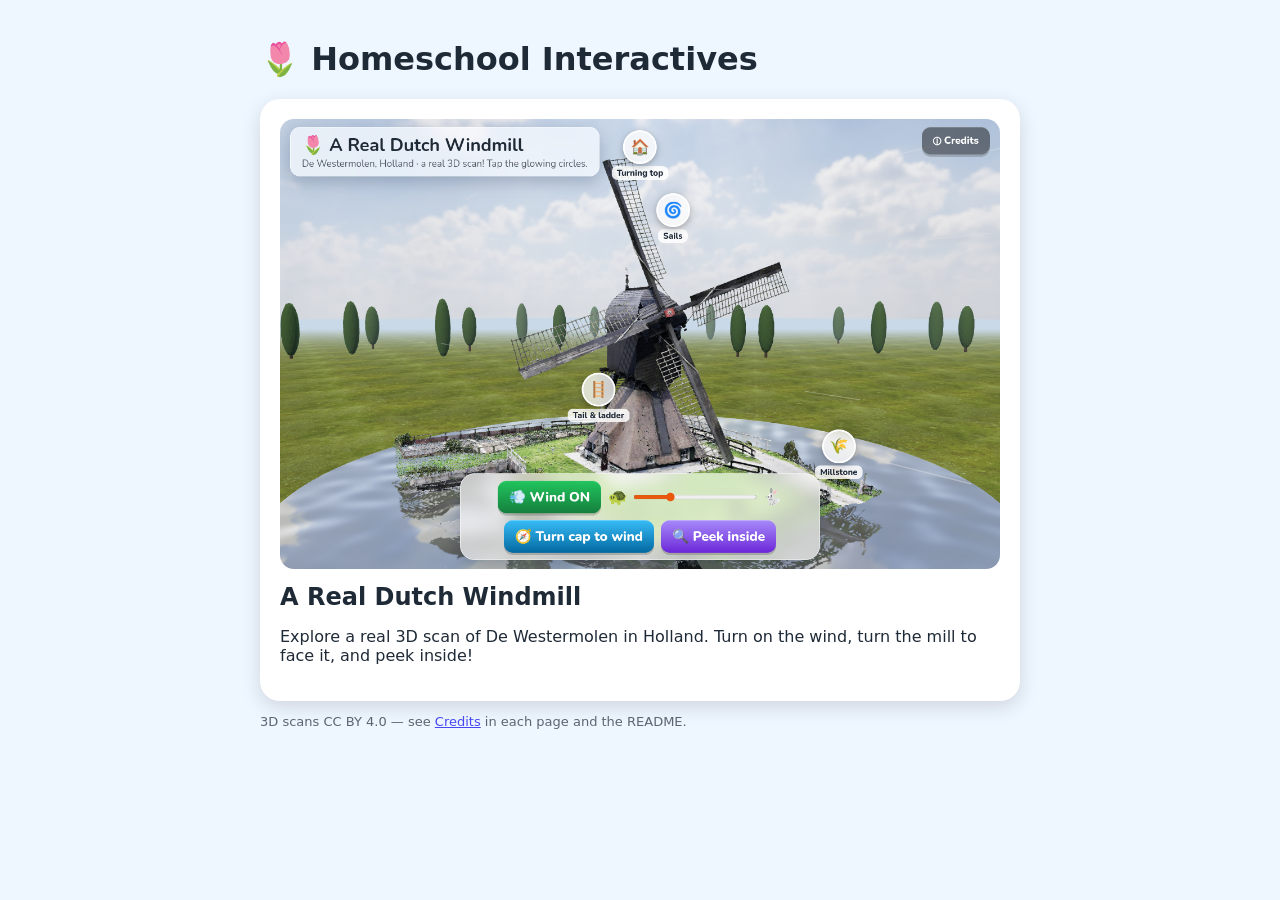
==== index.html @ 9ff1c223 "Add real-scan Dutch windmill interactive" ====
<!DOCTYPE html><html lang="en"><head><meta charset="utf-8"><meta name="viewport" content="width=device-width,initial-scale=1"><title>Homeschool Interactives</title>
<style>body{font-family:system-ui,sans-serif;max-width:760px;margin:40px auto;padding:0 20px;background:#eef6ff;color:#1f2a37}a.card{display:block;background:#fff;border-radius:20px;padding:20px;text-decoration:none;color:inherit;box-shadow:0 6px 20px #0002}img{width:100%;border-radius:14px}h2{margin:.4em 0}</style></head>
<body><h1>🌷 Homeschool Interactives</h1>
<a class="card" href="windmill/"><img src="windmill/screenshot-outside.png" alt="Dutch windmill"><h2>A Real Dutch Windmill</h2><p>Explore a real 3D scan of De Westermolen in Holland. Turn on the wind, turn the mill to face it, and peek inside!</p></a>
<p style="font-size:13px;opacity:.7">3D scans CC BY 4.0 — see <a href="windmill/">Credits</a> in each page and the README.</p></body></html>
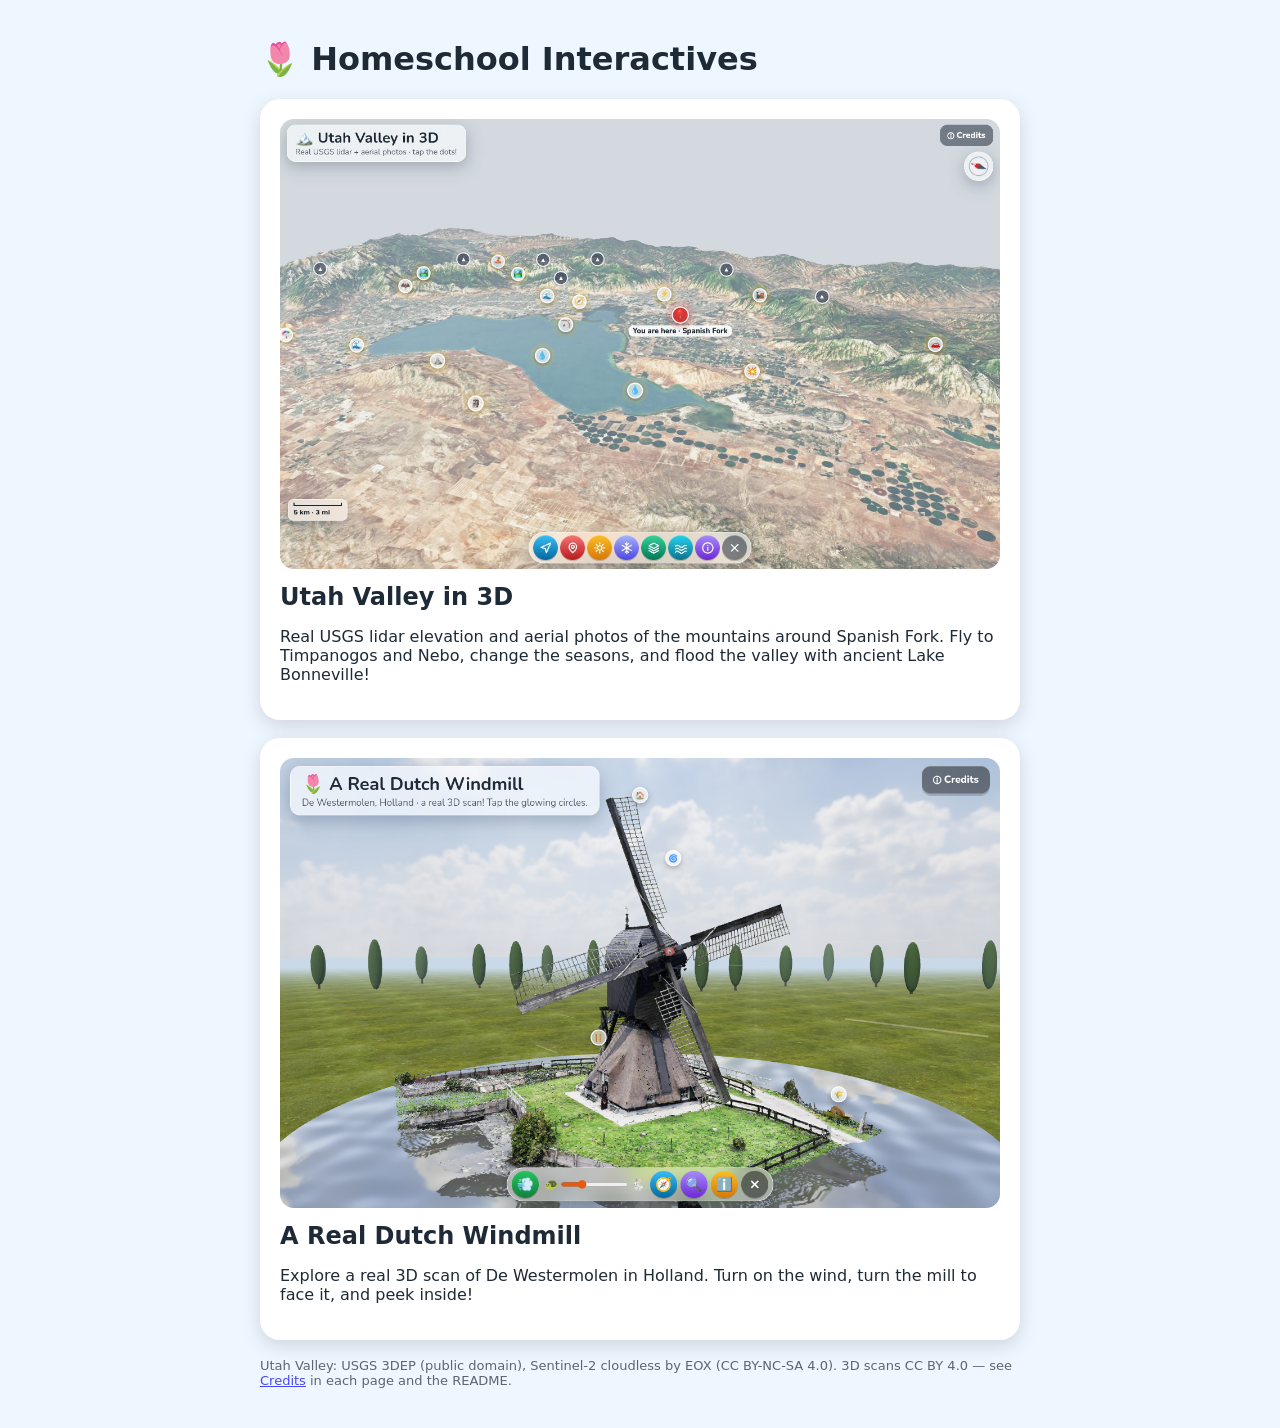
==== commit e55fbc96: "Add Utah Valley in 3D interactive terrain model" ====
--- a/index.html
+++ b/index.html
@@ -1,5 +1,6 @@
 <!DOCTYPE html><html lang="en"><head><meta charset="utf-8"><meta name="viewport" content="width=device-width,initial-scale=1"><title>Homeschool Interactives</title>
-<style>body{font-family:system-ui,sans-serif;max-width:760px;margin:40px auto;padding:0 20px;background:#eef6ff;color:#1f2a37}a.card{display:block;background:#fff;border-radius:20px;padding:20px;text-decoration:none;color:inherit;box-shadow:0 6px 20px #0002}img{width:100%;border-radius:14px}h2{margin:.4em 0}</style></head>
+<style>body{font-family:system-ui,sans-serif;max-width:760px;margin:40px auto;padding:0 20px;background:#eef6ff;color:#1f2a37}a.card{display:block;margin-bottom:18px;background:#fff;border-radius:20px;padding:20px;text-decoration:none;color:inherit;box-shadow:0 6px 20px #0002}img{width:100%;border-radius:14px}h2{margin:.4em 0}</style></head>
 <body><h1>🌷 Homeschool Interactives</h1>
+<a class="card" href="utah-valley/" style="margin-bottom:18px"><img src="utah-valley/screenshot-overview.jpg" alt="3D map of Utah Valley"><h2>Utah Valley in 3D</h2><p>Real USGS lidar elevation and aerial photos of the mountains around Spanish Fork. Fly to Timpanogos and Nebo, change the seasons, and flood the valley with ancient Lake Bonneville!</p></a>
 <a class="card" href="windmill/"><img src="windmill/screenshot-outside.png" alt="Dutch windmill"><h2>A Real Dutch Windmill</h2><p>Explore a real 3D scan of De Westermolen in Holland. Turn on the wind, turn the mill to face it, and peek inside!</p></a>
-<p style="font-size:13px;opacity:.7">3D scans CC BY 4.0 — see <a href="windmill/">Credits</a> in each page and the README.</p></body></html>
+<p style="font-size:13px;opacity:.7">Utah Valley: USGS 3DEP (public domain), Sentinel-2 cloudless by EOX (CC BY-NC-SA 4.0). 3D scans CC BY 4.0 — see <a href="windmill/">Credits</a> in each page and the README.</p></body></html>
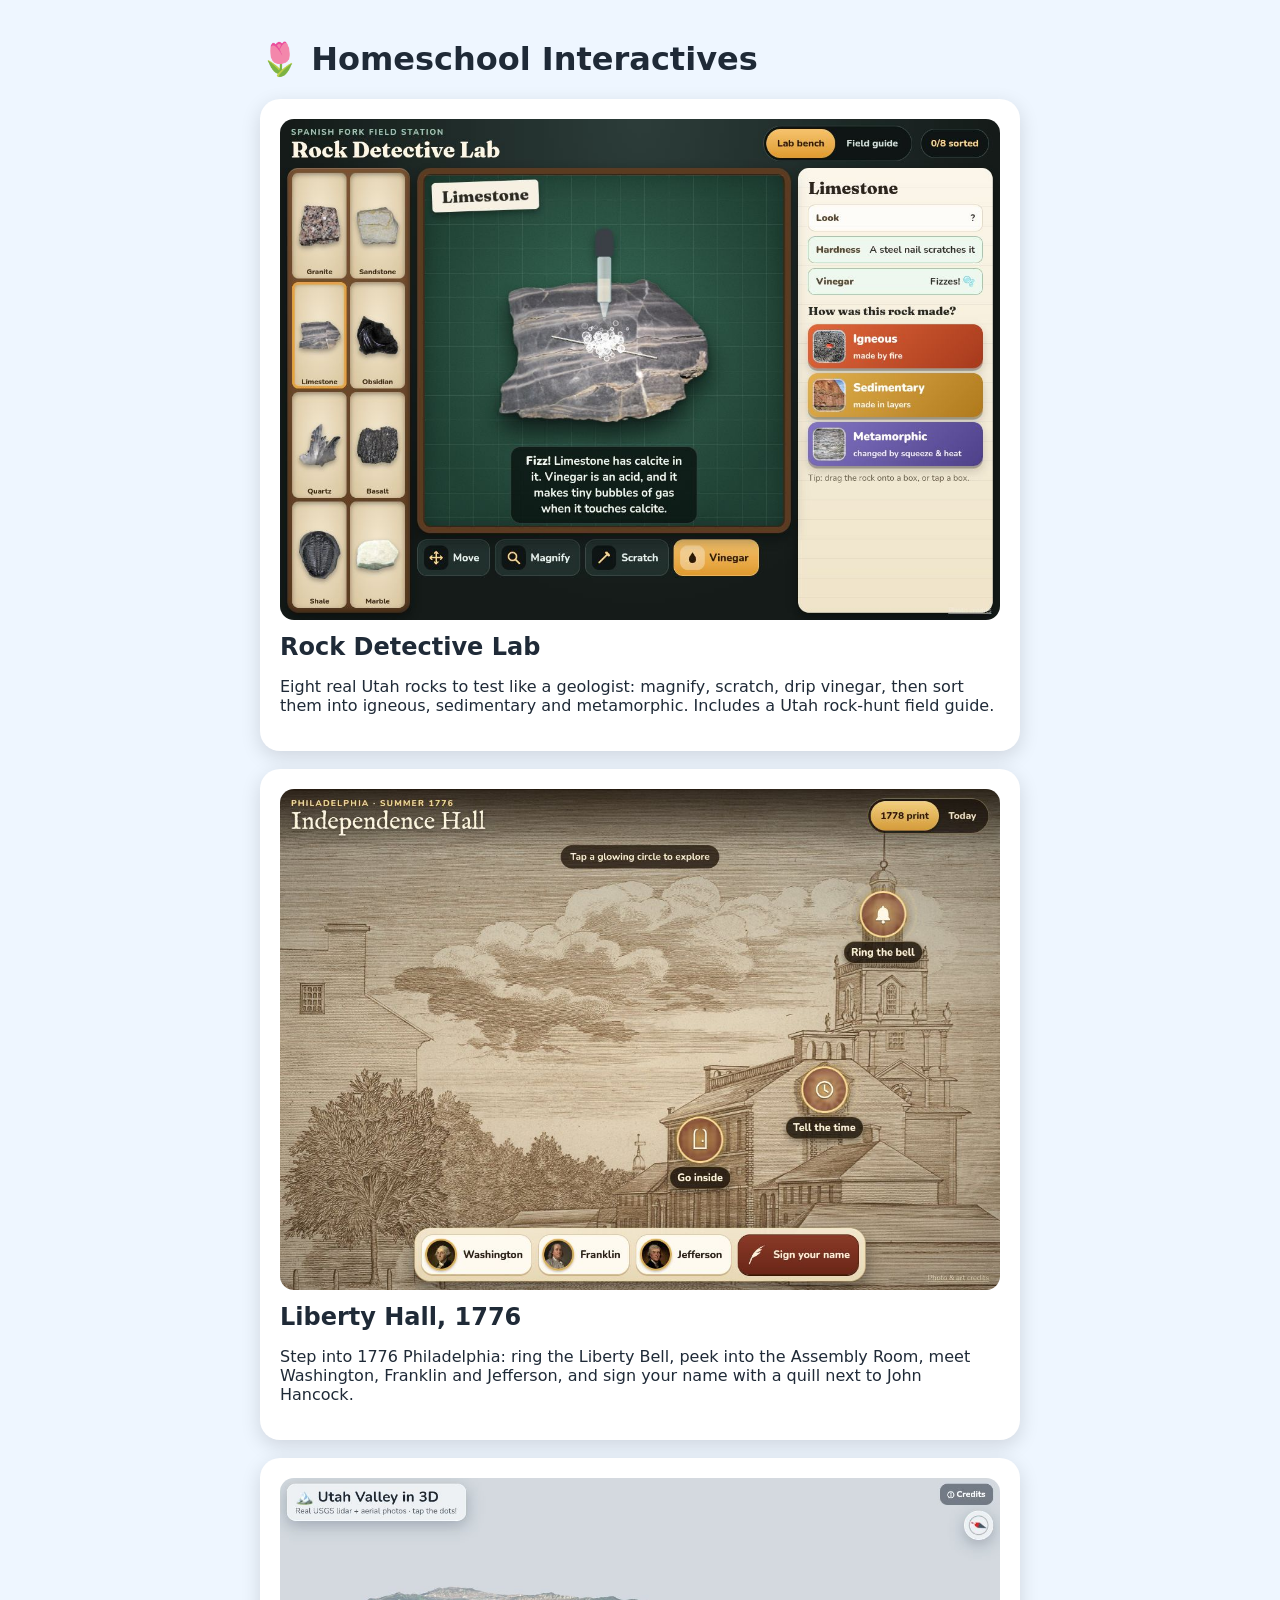
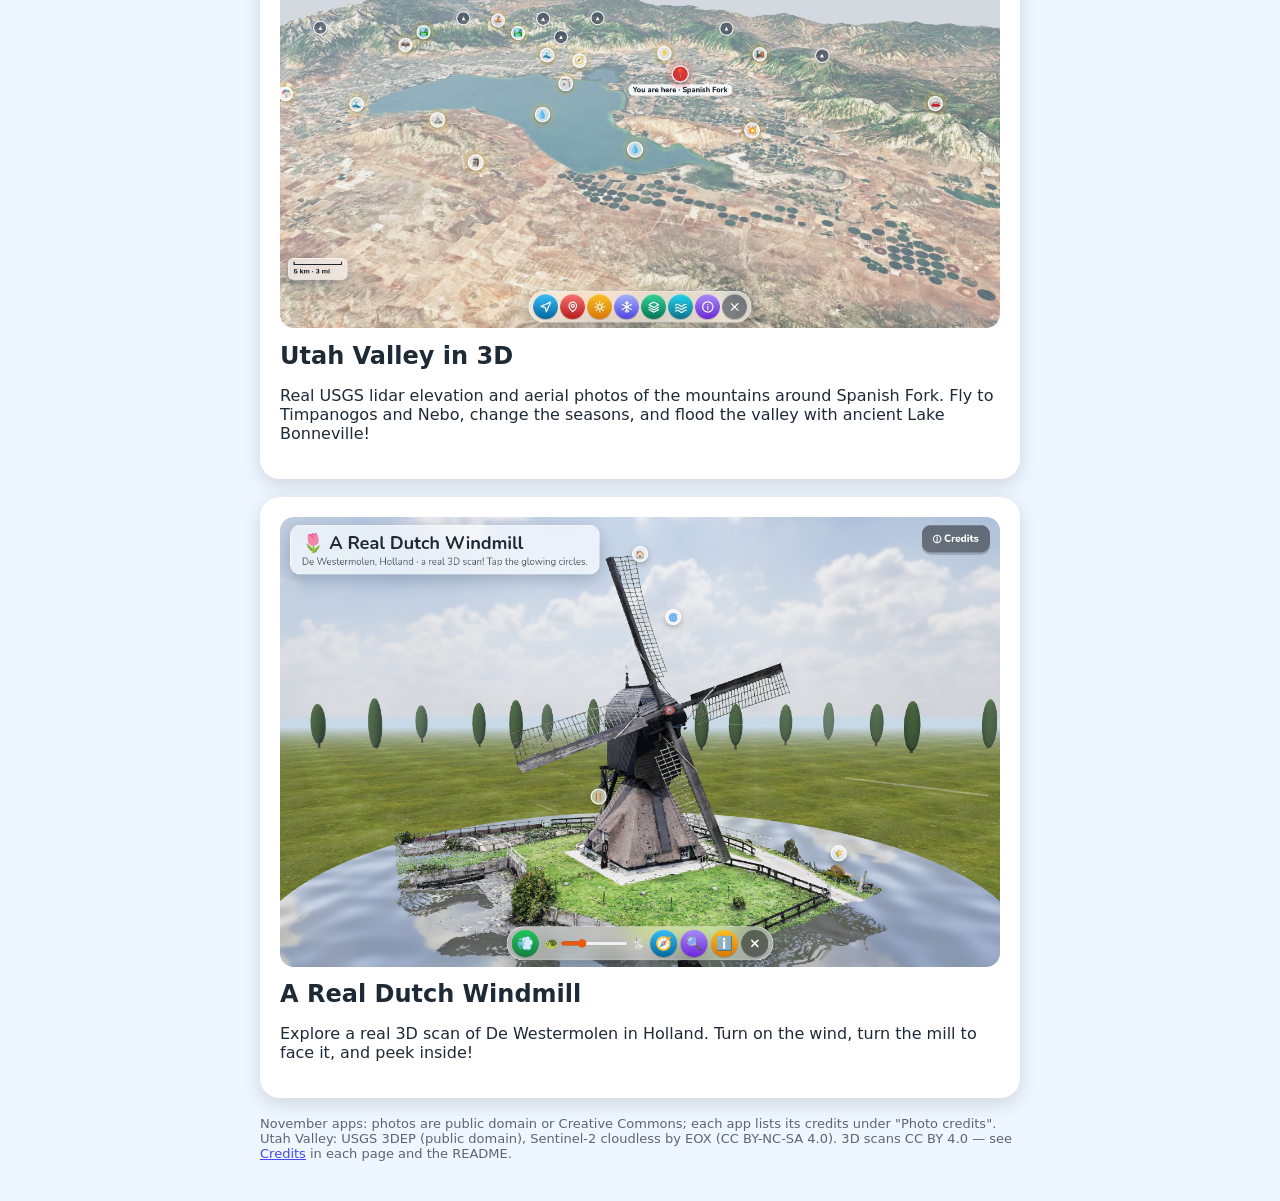
==== commit 663977dd: "Add liberty-hall, rock-lab" ====
--- a/index.html
+++ b/index.html
@@ -1,6 +1,8 @@
 <!DOCTYPE html><html lang="en"><head><meta charset="utf-8"><meta name="viewport" content="width=device-width,initial-scale=1"><title>Homeschool Interactives</title>
 <style>body{font-family:system-ui,sans-serif;max-width:760px;margin:40px auto;padding:0 20px;background:#eef6ff;color:#1f2a37}a.card{display:block;margin-bottom:18px;background:#fff;border-radius:20px;padding:20px;text-decoration:none;color:inherit;box-shadow:0 6px 20px #0002}img{width:100%;border-radius:14px}h2{margin:.4em 0}</style></head>
 <body><h1>🌷 Homeschool Interactives</h1>
+<a class="card" href="rock-lab/"><img src="rock-lab/screenshot.jpg" alt="Rock Detective Lab"><h2>Rock Detective Lab</h2><p>Eight real Utah rocks to test like a geologist: magnify, scratch, drip vinegar, then sort them into igneous, sedimentary and metamorphic. Includes a Utah rock-hunt field guide.</p></a>
+<a class="card" href="liberty-hall/"><img src="liberty-hall/screenshot.jpg" alt="Liberty Hall, 1776"><h2>Liberty Hall, 1776</h2><p>Step into 1776 Philadelphia: ring the Liberty Bell, peek into the Assembly Room, meet Washington, Franklin and Jefferson, and sign your name with a quill next to John Hancock.</p></a>
 <a class="card" href="utah-valley/" style="margin-bottom:18px"><img src="utah-valley/screenshot-overview.jpg" alt="3D map of Utah Valley"><h2>Utah Valley in 3D</h2><p>Real USGS lidar elevation and aerial photos of the mountains around Spanish Fork. Fly to Timpanogos and Nebo, change the seasons, and flood the valley with ancient Lake Bonneville!</p></a>
 <a class="card" href="windmill/"><img src="windmill/screenshot-outside.png" alt="Dutch windmill"><h2>A Real Dutch Windmill</h2><p>Explore a real 3D scan of De Westermolen in Holland. Turn on the wind, turn the mill to face it, and peek inside!</p></a>
-<p style="font-size:13px;opacity:.7">Utah Valley: USGS 3DEP (public domain), Sentinel-2 cloudless by EOX (CC BY-NC-SA 4.0). 3D scans CC BY 4.0 — see <a href="windmill/">Credits</a> in each page and the README.</p></body></html>
+<p style="font-size:13px;opacity:.7">November apps: photos are public domain or Creative Commons; each app lists its credits under "Photo credits". Utah Valley: USGS 3DEP (public domain), Sentinel-2 cloudless by EOX (CC BY-NC-SA 4.0). 3D scans CC BY 4.0 — see <a href="windmill/">Credits</a> in each page and the README.</p></body></html>
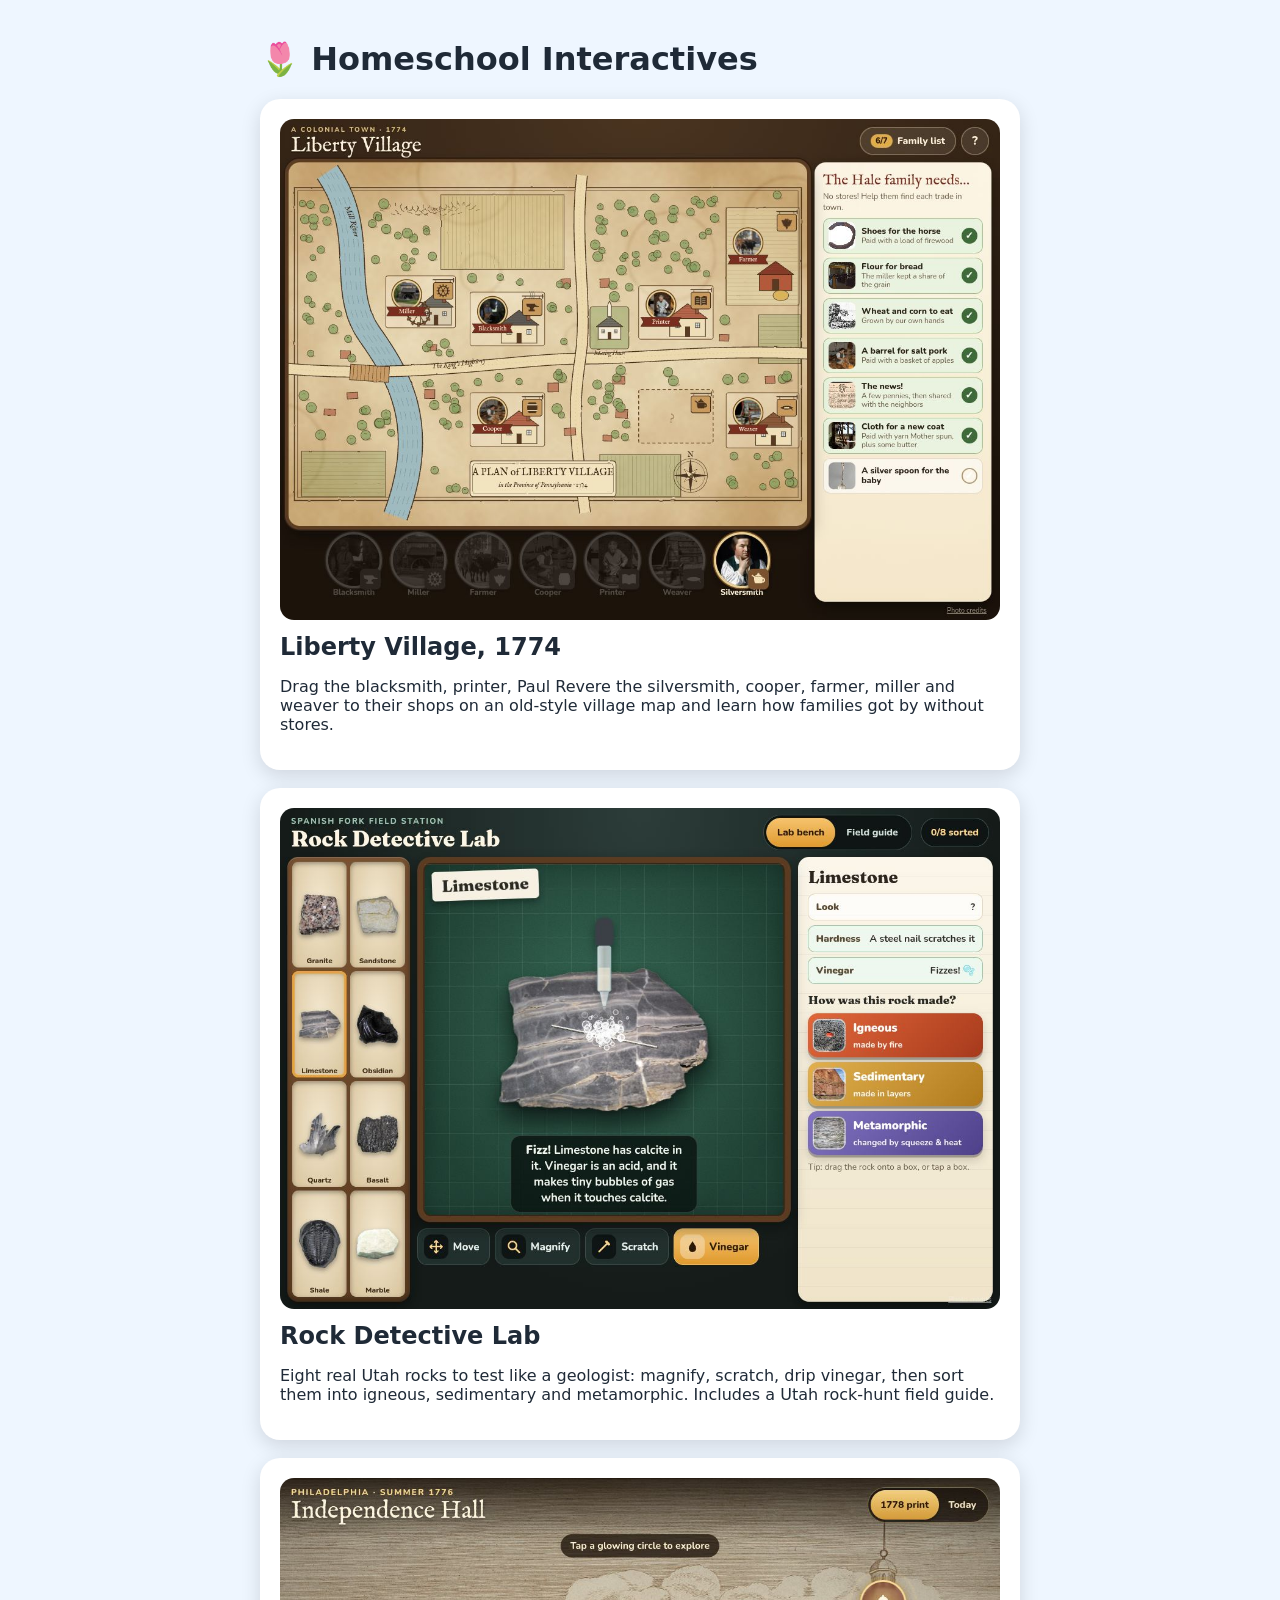
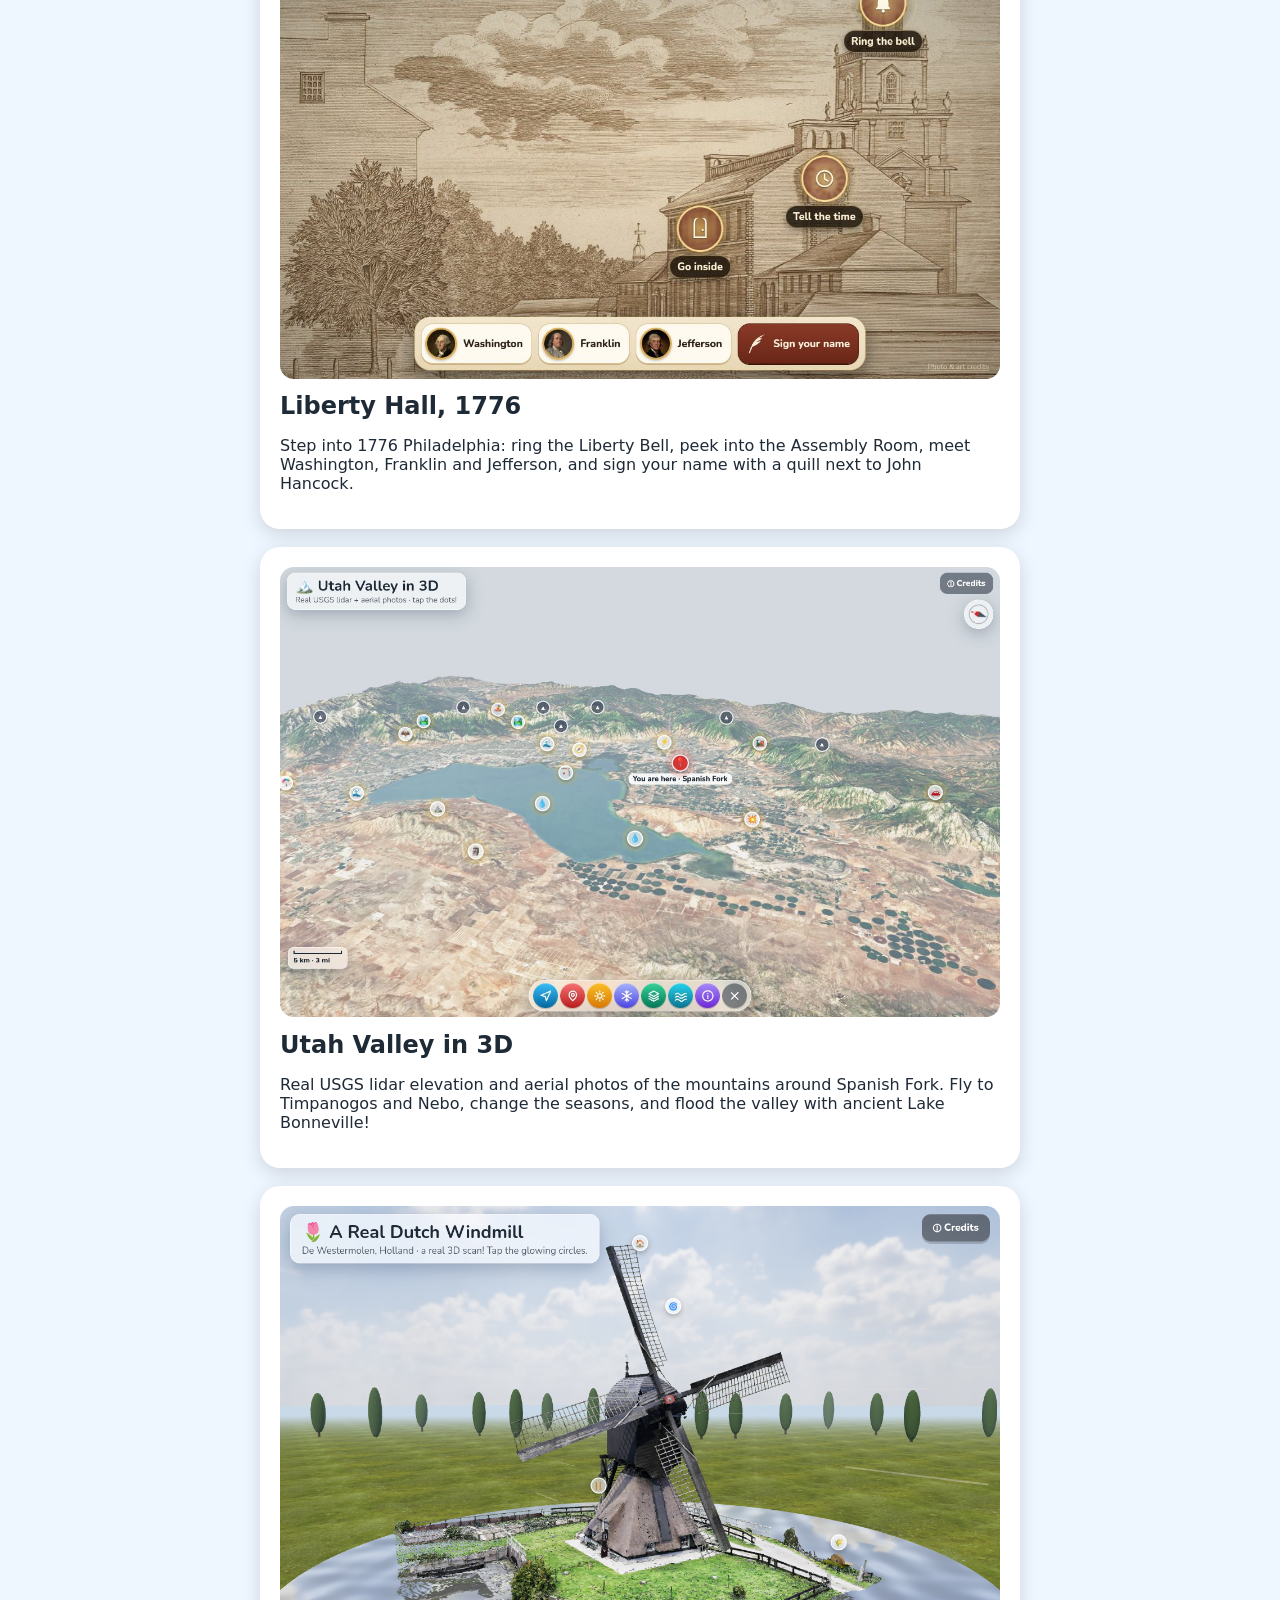
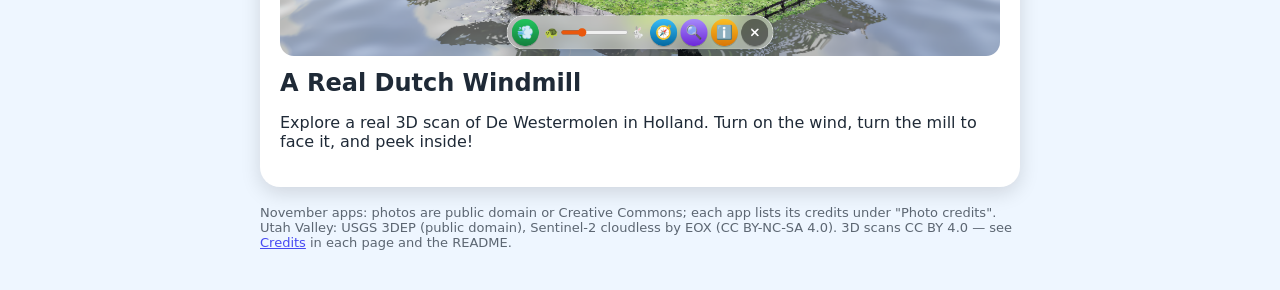
==== commit b74e8d0c: "Add colonial-town" ====
--- a/index.html
+++ b/index.html
@@ -1,6 +1,7 @@
 <!DOCTYPE html><html lang="en"><head><meta charset="utf-8"><meta name="viewport" content="width=device-width,initial-scale=1"><title>Homeschool Interactives</title>
 <style>body{font-family:system-ui,sans-serif;max-width:760px;margin:40px auto;padding:0 20px;background:#eef6ff;color:#1f2a37}a.card{display:block;margin-bottom:18px;background:#fff;border-radius:20px;padding:20px;text-decoration:none;color:inherit;box-shadow:0 6px 20px #0002}img{width:100%;border-radius:14px}h2{margin:.4em 0}</style></head>
 <body><h1>🌷 Homeschool Interactives</h1>
+<a class="card" href="colonial-town/"><img src="colonial-town/screenshot.jpg" alt="Liberty Village, 1774"><h2>Liberty Village, 1774</h2><p>Drag the blacksmith, printer, Paul Revere the silversmith, cooper, farmer, miller and weaver to their shops on an old-style village map and learn how families got by without stores.</p></a>
 <a class="card" href="rock-lab/"><img src="rock-lab/screenshot.jpg" alt="Rock Detective Lab"><h2>Rock Detective Lab</h2><p>Eight real Utah rocks to test like a geologist: magnify, scratch, drip vinegar, then sort them into igneous, sedimentary and metamorphic. Includes a Utah rock-hunt field guide.</p></a>
 <a class="card" href="liberty-hall/"><img src="liberty-hall/screenshot.jpg" alt="Liberty Hall, 1776"><h2>Liberty Hall, 1776</h2><p>Step into 1776 Philadelphia: ring the Liberty Bell, peek into the Assembly Room, meet Washington, Franklin and Jefferson, and sign your name with a quill next to John Hancock.</p></a>
 <a class="card" href="utah-valley/" style="margin-bottom:18px"><img src="utah-valley/screenshot-overview.jpg" alt="3D map of Utah Valley"><h2>Utah Valley in 3D</h2><p>Real USGS lidar elevation and aerial photos of the mountains around Spanish Fork. Fly to Timpanogos and Nebo, change the seasons, and flood the valley with ancient Lake Bonneville!</p></a>
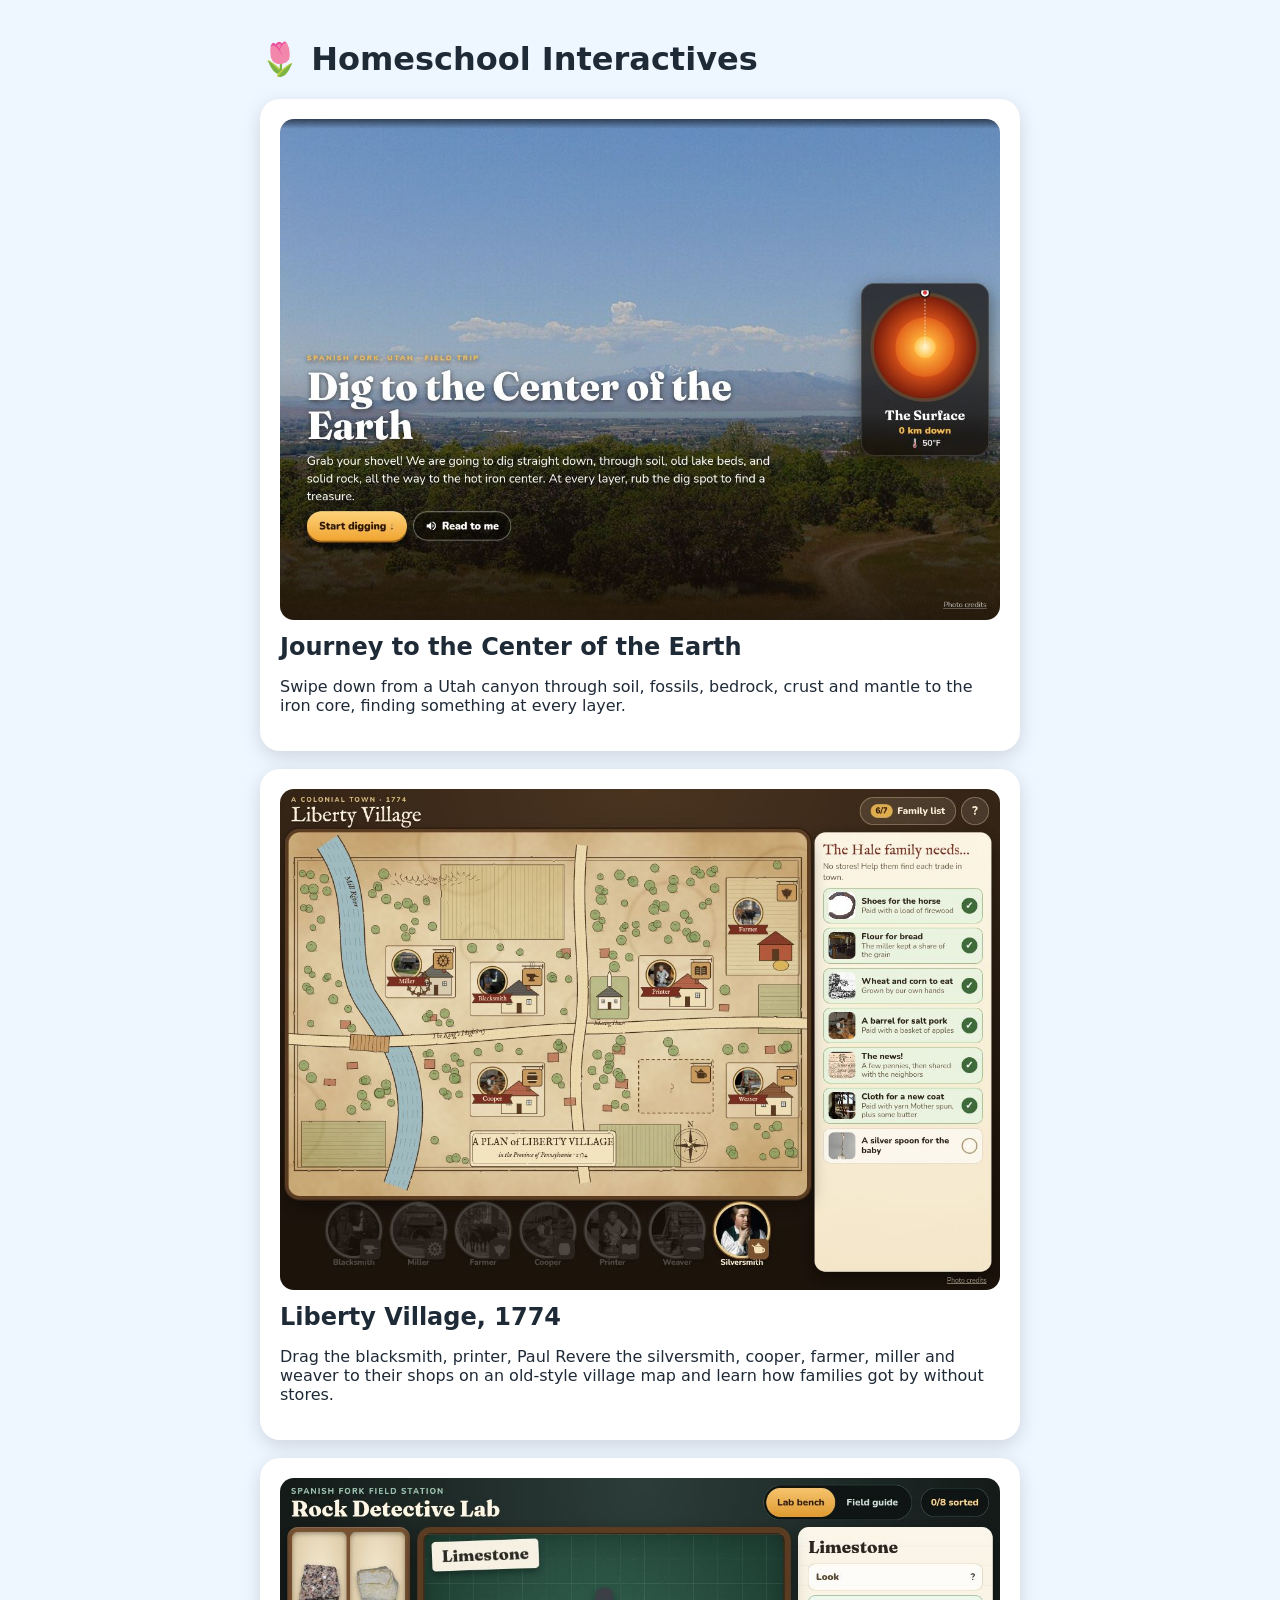
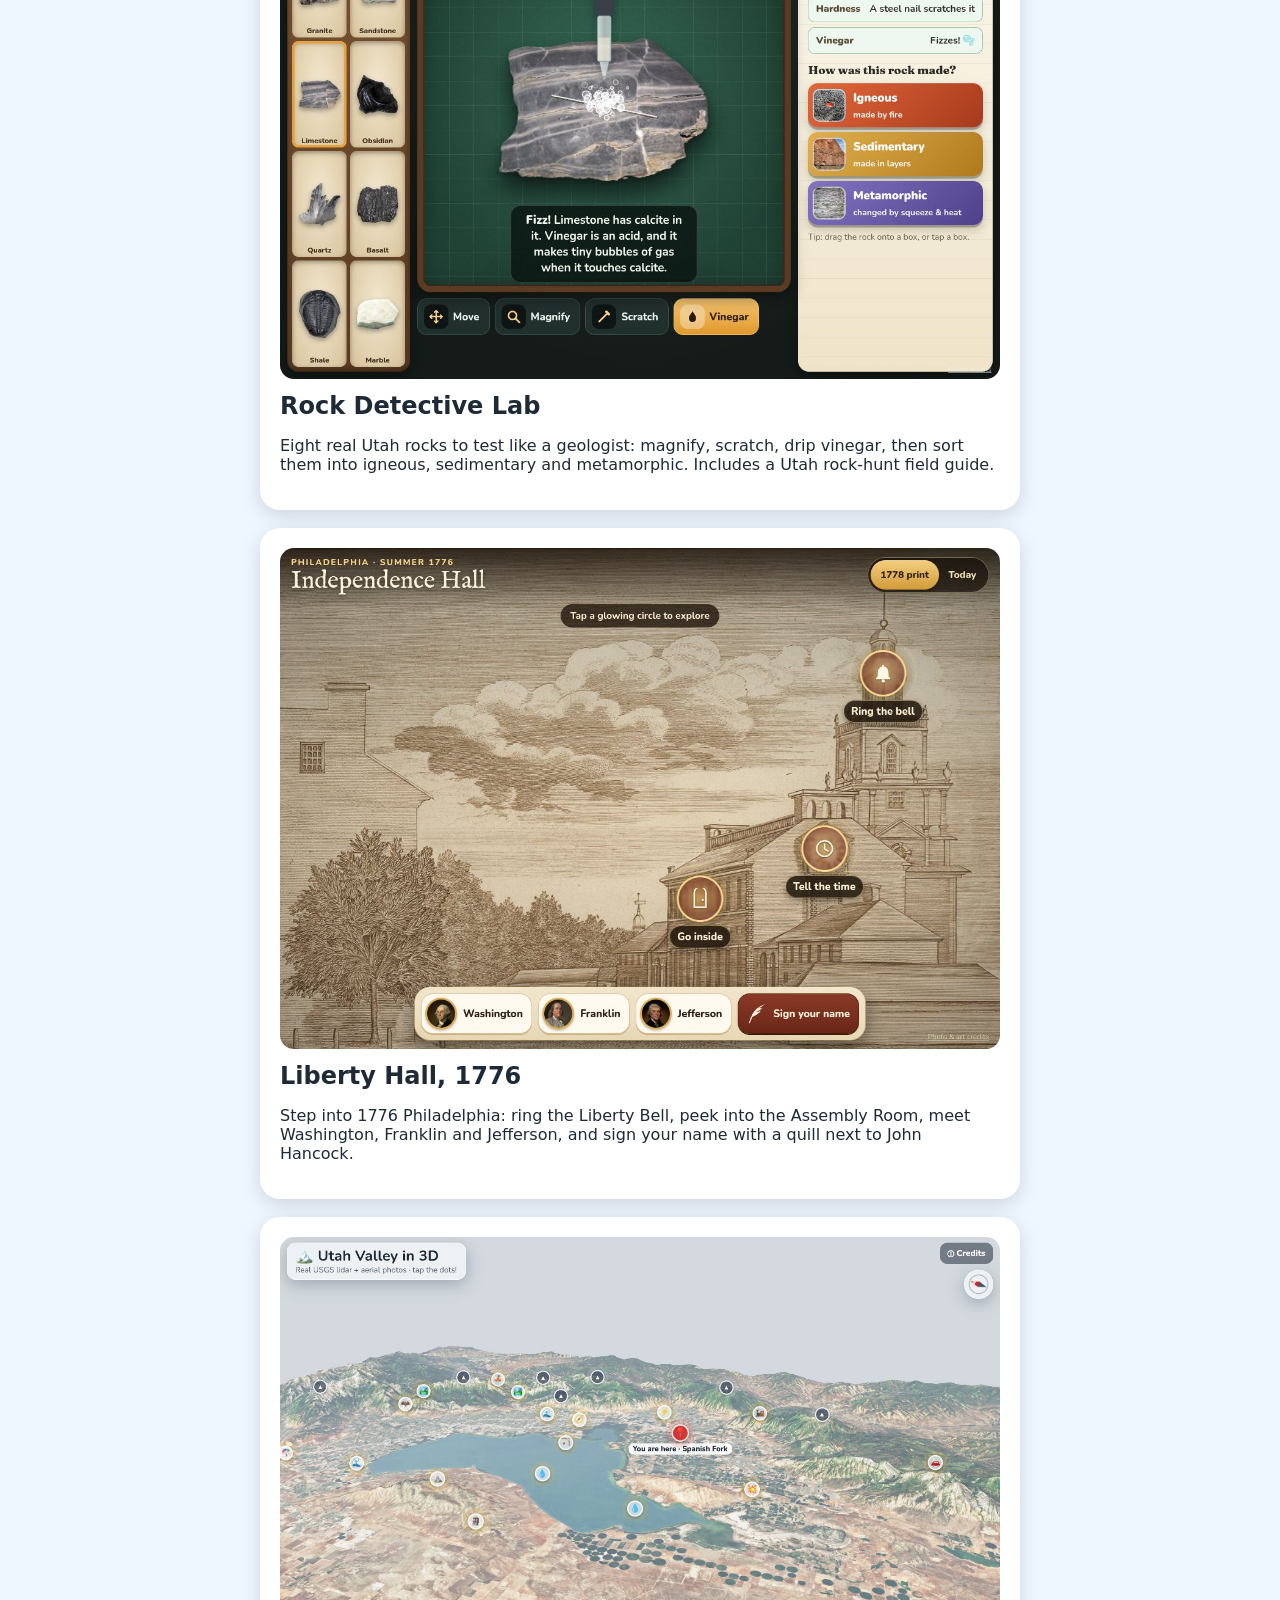
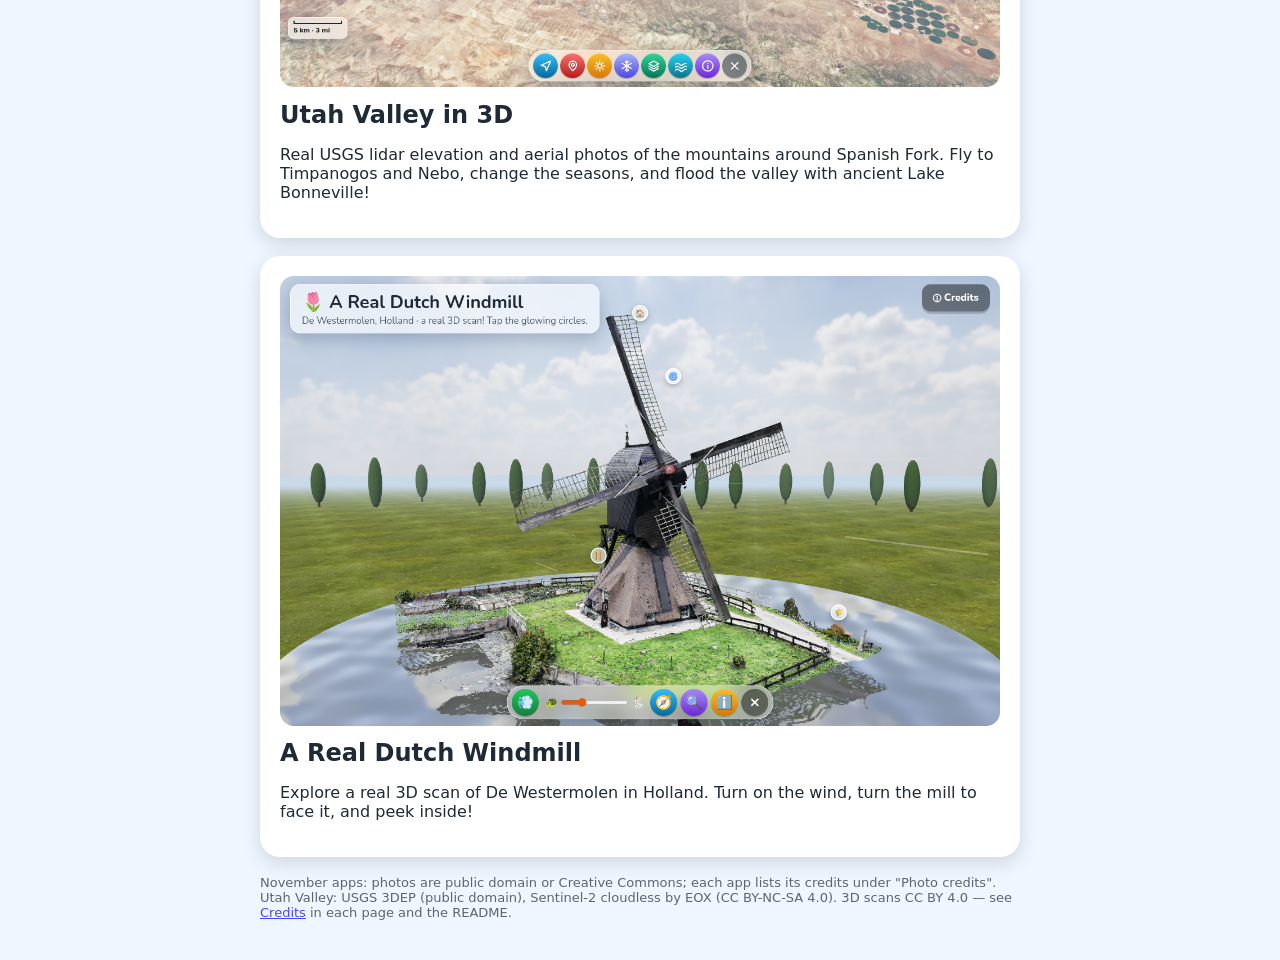
==== commit 7bafd000: "Add earth-layers" ====
--- a/index.html
+++ b/index.html
@@ -1,6 +1,7 @@
 <!DOCTYPE html><html lang="en"><head><meta charset="utf-8"><meta name="viewport" content="width=device-width,initial-scale=1"><title>Homeschool Interactives</title>
 <style>body{font-family:system-ui,sans-serif;max-width:760px;margin:40px auto;padding:0 20px;background:#eef6ff;color:#1f2a37}a.card{display:block;margin-bottom:18px;background:#fff;border-radius:20px;padding:20px;text-decoration:none;color:inherit;box-shadow:0 6px 20px #0002}img{width:100%;border-radius:14px}h2{margin:.4em 0}</style></head>
 <body><h1>🌷 Homeschool Interactives</h1>
+<a class="card" href="earth-layers/"><img src="earth-layers/screenshot.jpg" alt="Journey to the Center of the Earth"><h2>Journey to the Center of the Earth</h2><p>Swipe down from a Utah canyon through soil, fossils, bedrock, crust and mantle to the iron core, finding something at every layer.</p></a>
 <a class="card" href="colonial-town/"><img src="colonial-town/screenshot.jpg" alt="Liberty Village, 1774"><h2>Liberty Village, 1774</h2><p>Drag the blacksmith, printer, Paul Revere the silversmith, cooper, farmer, miller and weaver to their shops on an old-style village map and learn how families got by without stores.</p></a>
 <a class="card" href="rock-lab/"><img src="rock-lab/screenshot.jpg" alt="Rock Detective Lab"><h2>Rock Detective Lab</h2><p>Eight real Utah rocks to test like a geologist: magnify, scratch, drip vinegar, then sort them into igneous, sedimentary and metamorphic. Includes a Utah rock-hunt field guide.</p></a>
 <a class="card" href="liberty-hall/"><img src="liberty-hall/screenshot.jpg" alt="Liberty Hall, 1776"><h2>Liberty Hall, 1776</h2><p>Step into 1776 Philadelphia: ring the Liberty Bell, peek into the Assembly Room, meet Washington, Franklin and Jefferson, and sign your name with a quill next to John Hancock.</p></a>
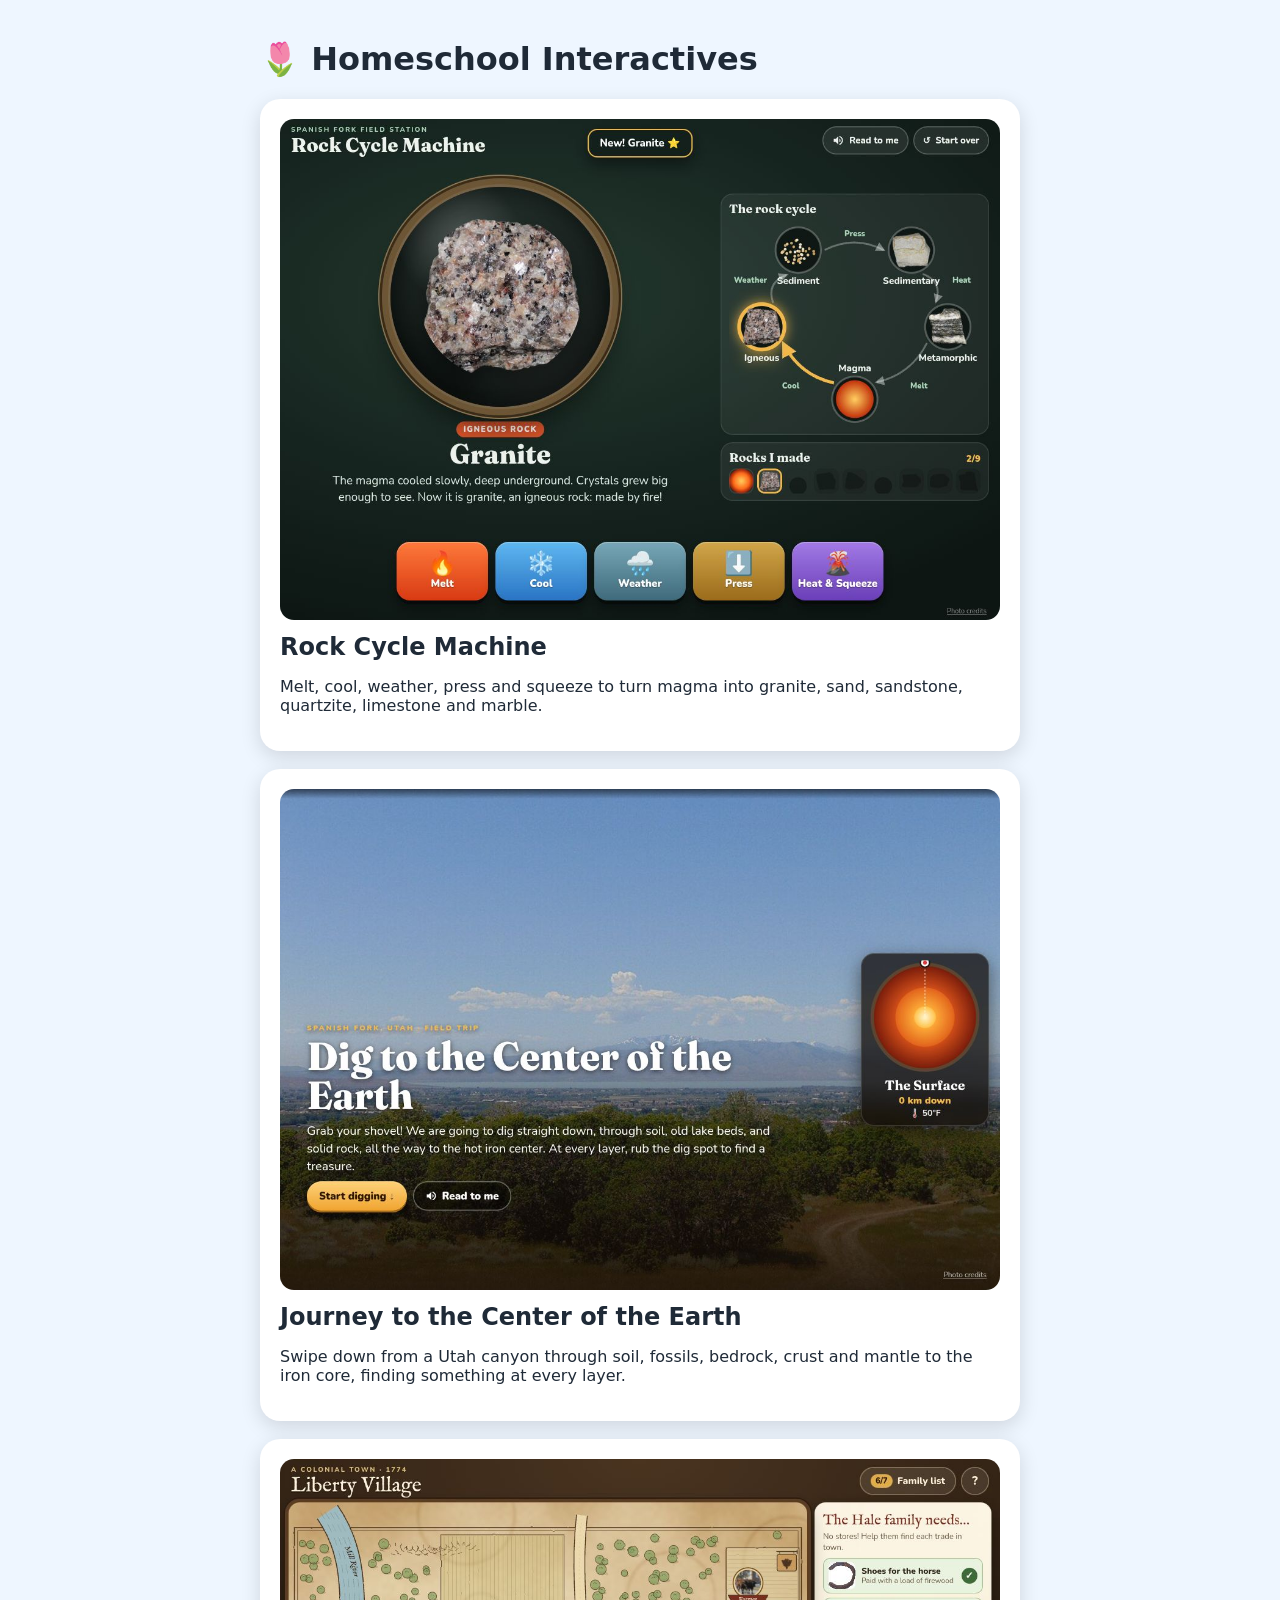
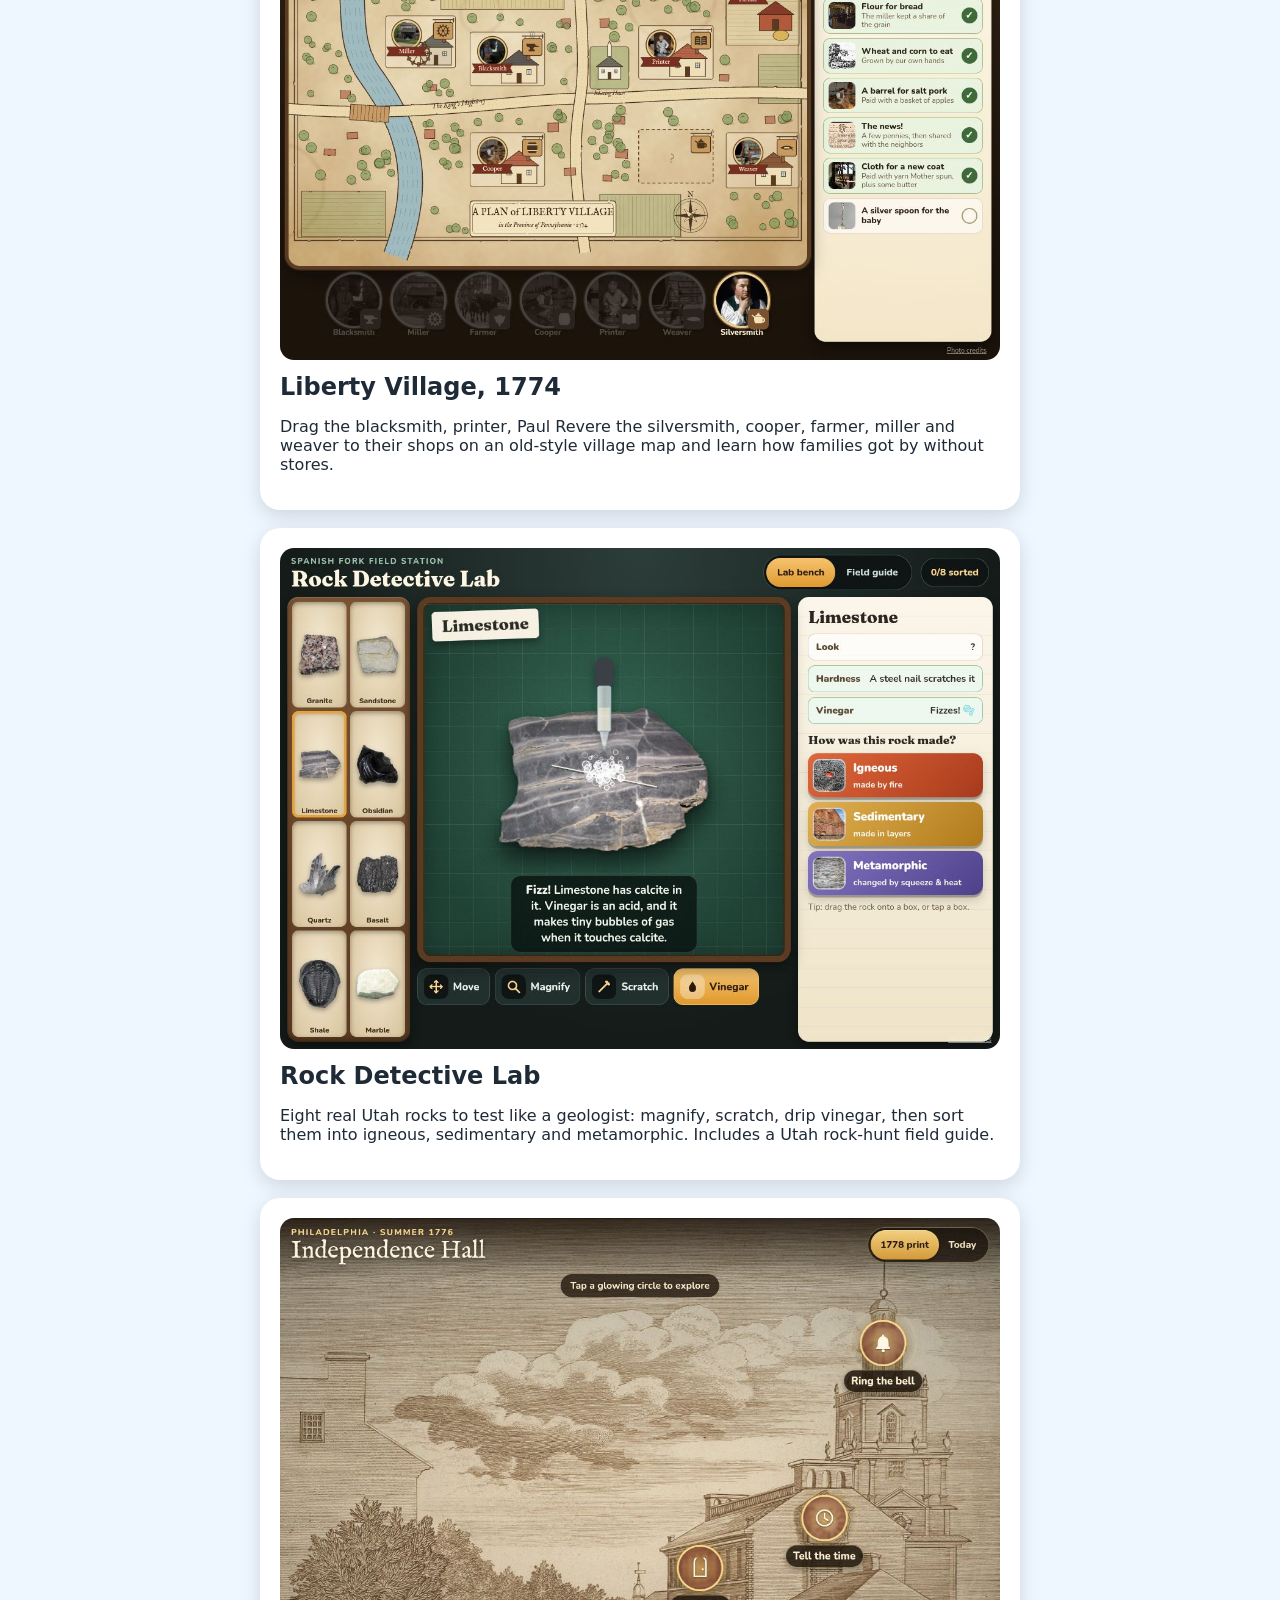
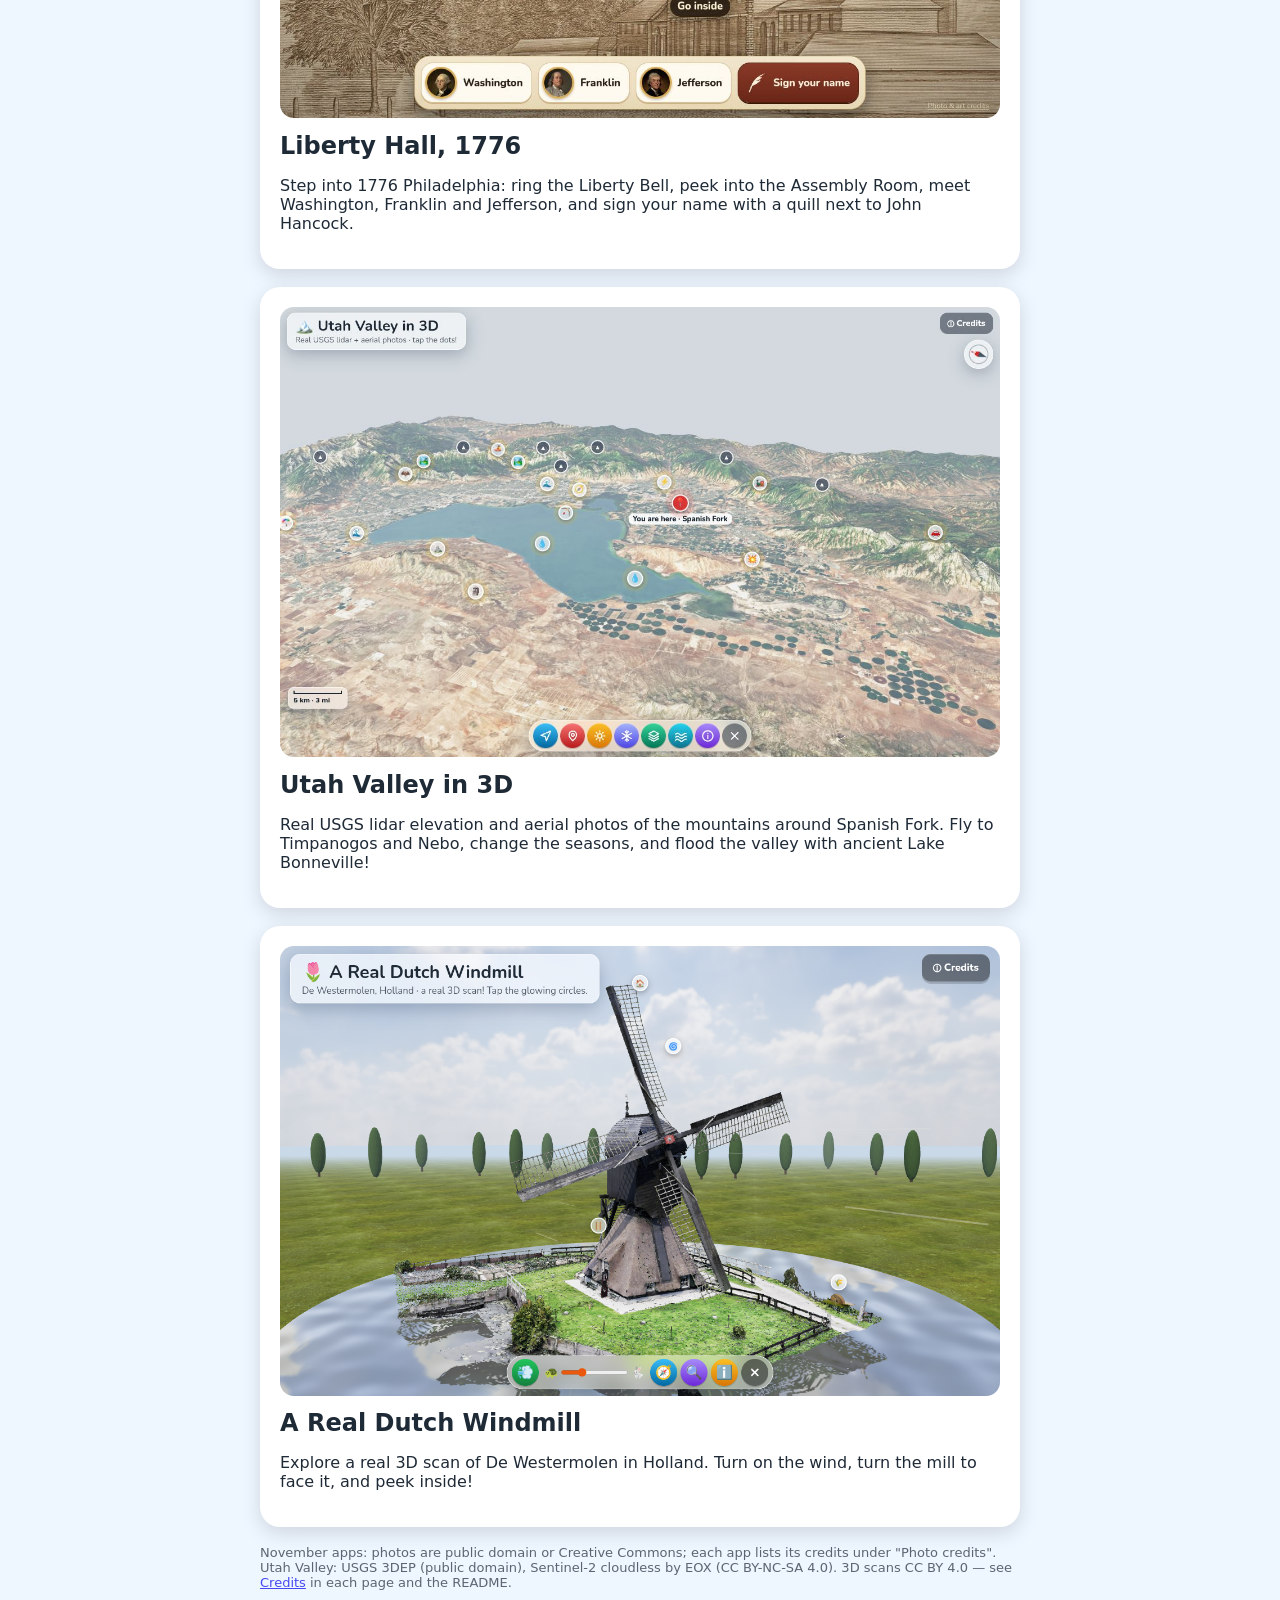
==== commit 86d73434: "Add rock-cycle" ====
--- a/index.html
+++ b/index.html
@@ -1,6 +1,7 @@
 <!DOCTYPE html><html lang="en"><head><meta charset="utf-8"><meta name="viewport" content="width=device-width,initial-scale=1"><title>Homeschool Interactives</title>
 <style>body{font-family:system-ui,sans-serif;max-width:760px;margin:40px auto;padding:0 20px;background:#eef6ff;color:#1f2a37}a.card{display:block;margin-bottom:18px;background:#fff;border-radius:20px;padding:20px;text-decoration:none;color:inherit;box-shadow:0 6px 20px #0002}img{width:100%;border-radius:14px}h2{margin:.4em 0}</style></head>
 <body><h1>🌷 Homeschool Interactives</h1>
+<a class="card" href="rock-cycle/"><img src="rock-cycle/screenshot.jpg" alt="Rock Cycle Machine"><h2>Rock Cycle Machine</h2><p>Melt, cool, weather, press and squeeze to turn magma into granite, sand, sandstone, quartzite, limestone and marble.</p></a>
 <a class="card" href="earth-layers/"><img src="earth-layers/screenshot.jpg" alt="Journey to the Center of the Earth"><h2>Journey to the Center of the Earth</h2><p>Swipe down from a Utah canyon through soil, fossils, bedrock, crust and mantle to the iron core, finding something at every layer.</p></a>
 <a class="card" href="colonial-town/"><img src="colonial-town/screenshot.jpg" alt="Liberty Village, 1774"><h2>Liberty Village, 1774</h2><p>Drag the blacksmith, printer, Paul Revere the silversmith, cooper, farmer, miller and weaver to their shops on an old-style village map and learn how families got by without stores.</p></a>
 <a class="card" href="rock-lab/"><img src="rock-lab/screenshot.jpg" alt="Rock Detective Lab"><h2>Rock Detective Lab</h2><p>Eight real Utah rocks to test like a geologist: magnify, scratch, drip vinegar, then sort them into igneous, sedimentary and metamorphic. Includes a Utah rock-hunt field guide.</p></a>
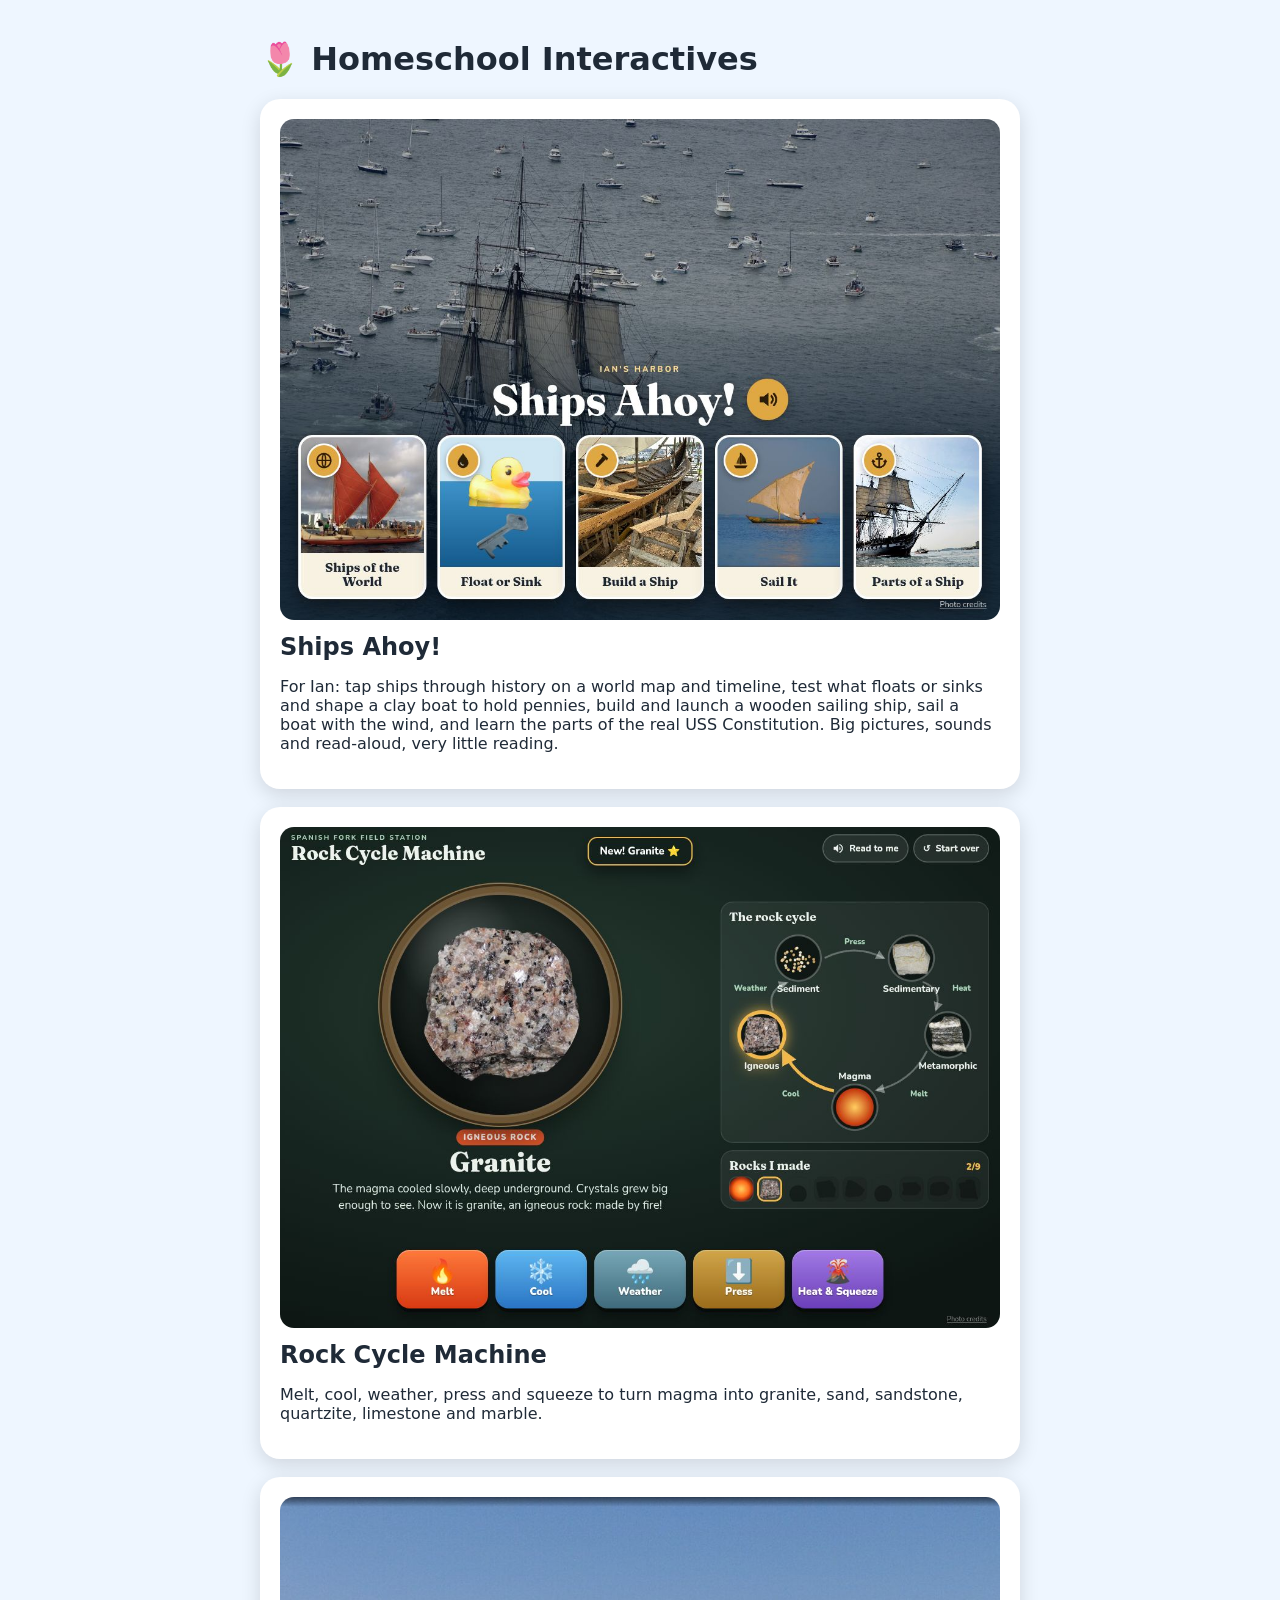
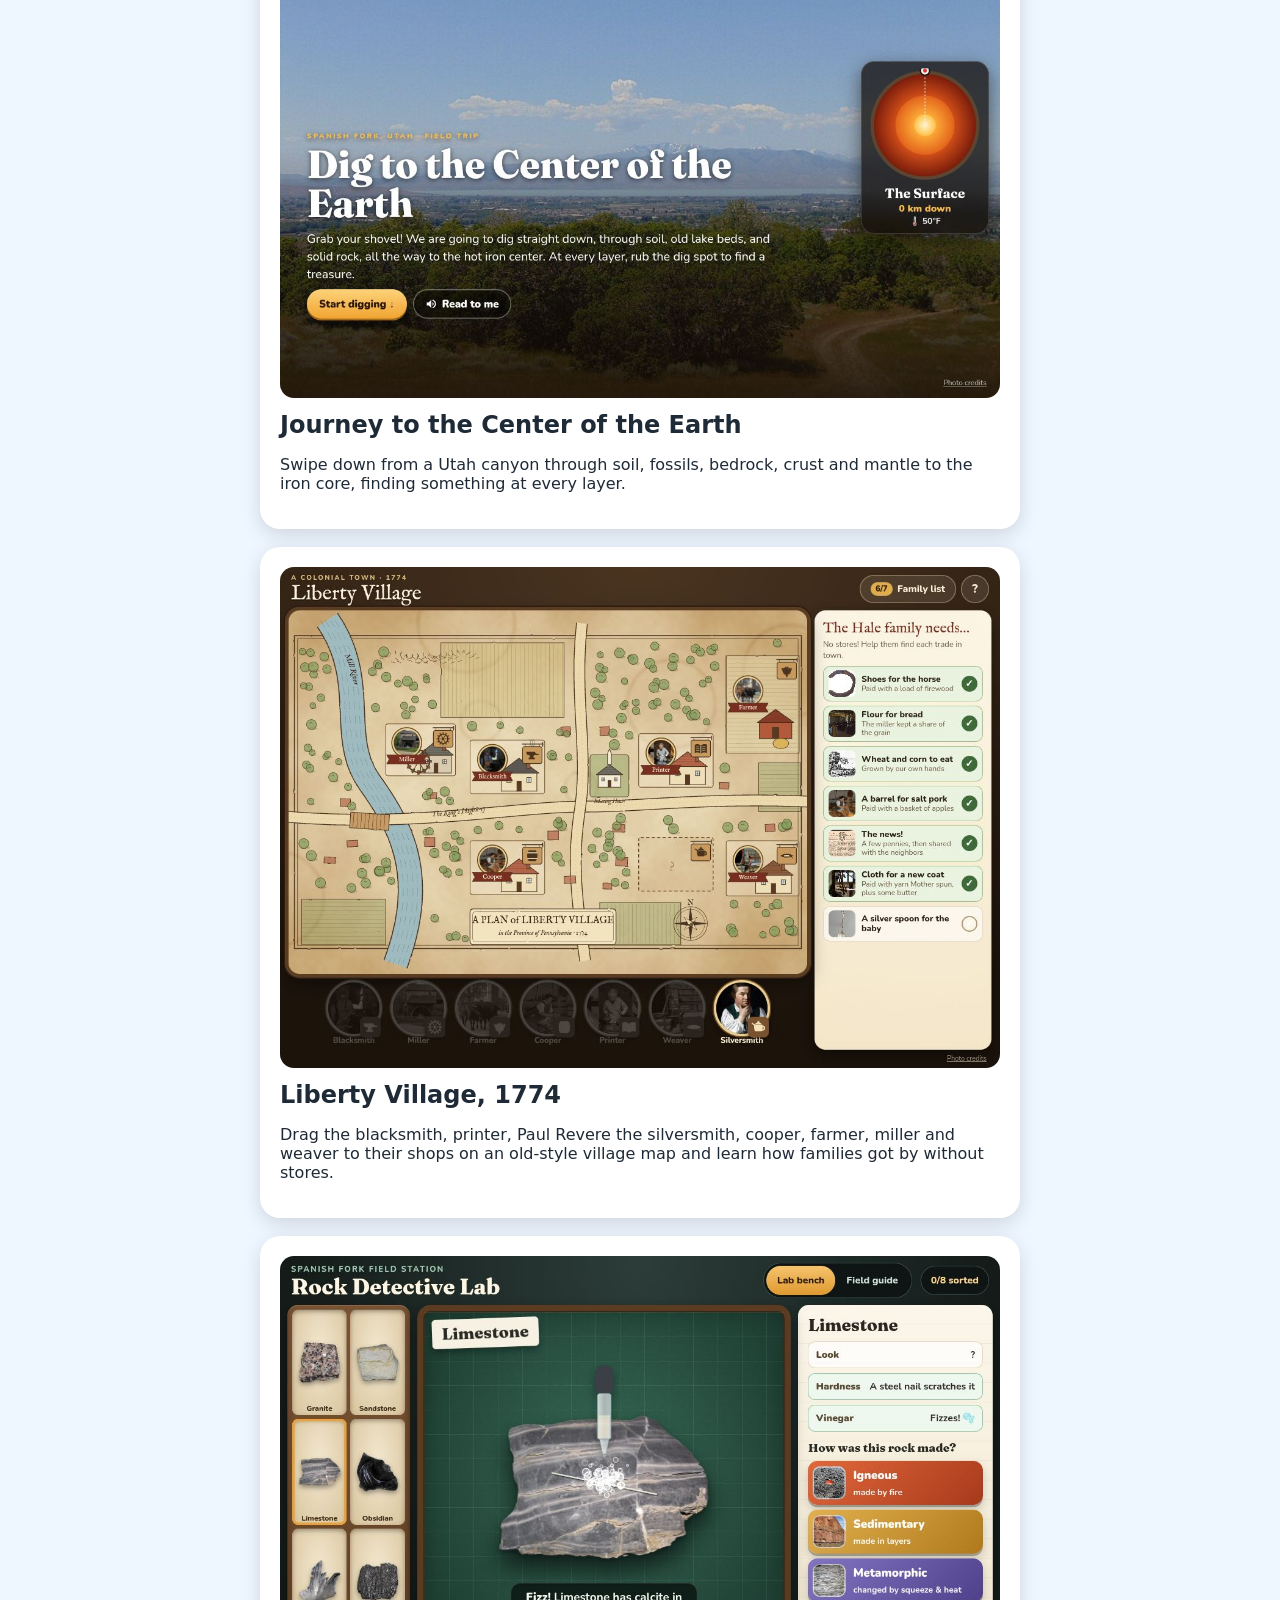
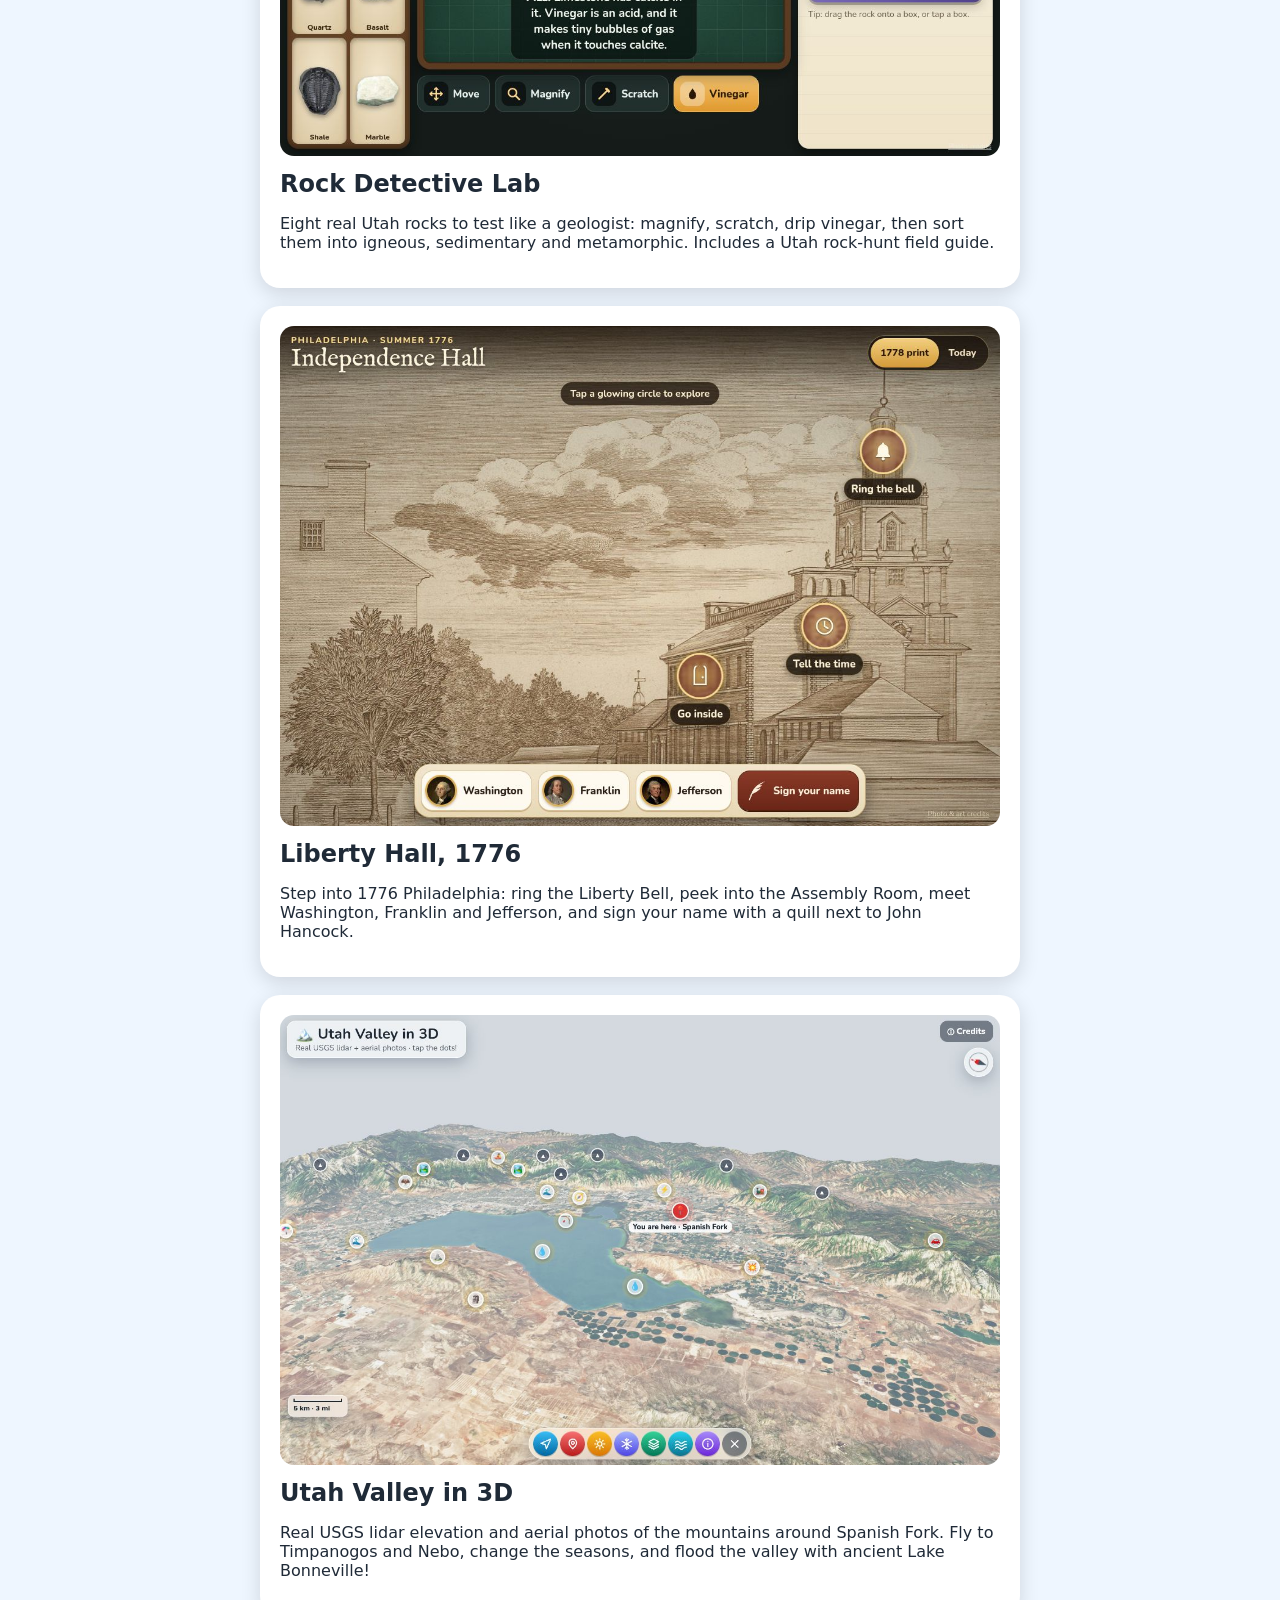
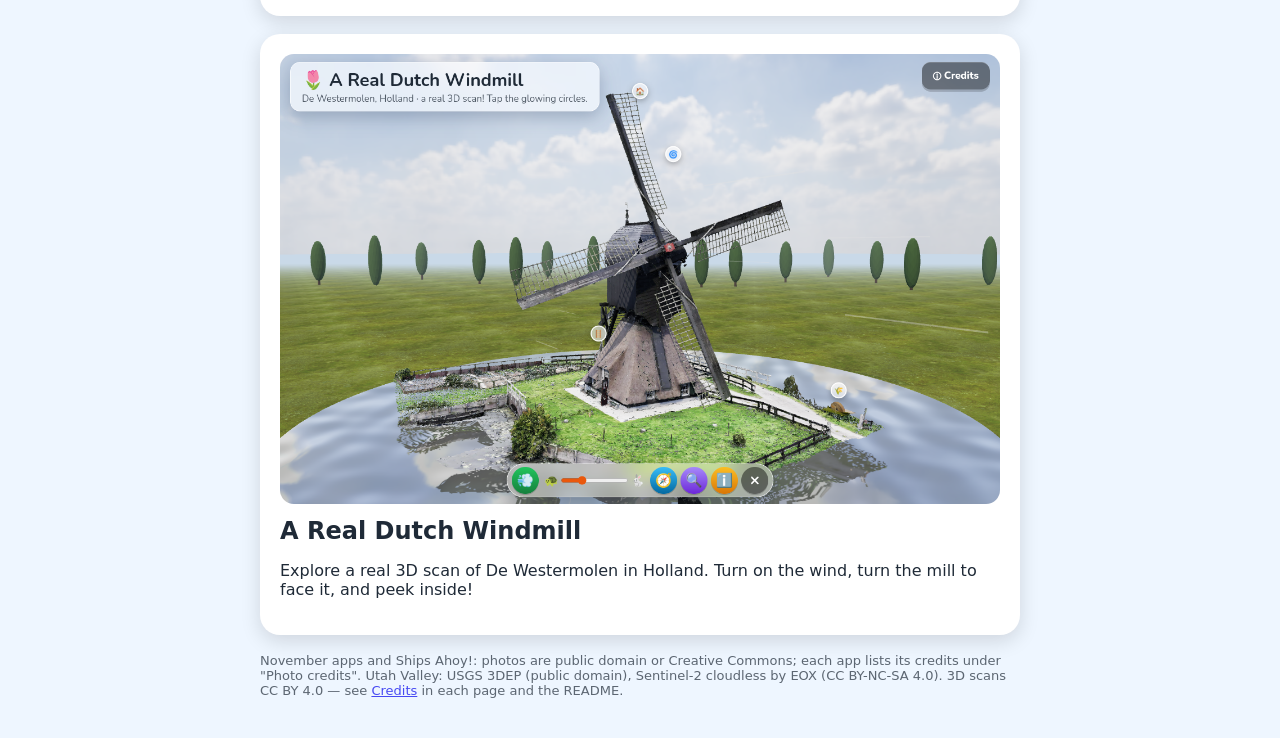
==== commit 1ccd2f10: "Add Ships Ahoy! interactive for Ian" ====
--- a/index.html
+++ b/index.html
@@ -1,6 +1,7 @@
 <!DOCTYPE html><html lang="en"><head><meta charset="utf-8"><meta name="viewport" content="width=device-width,initial-scale=1"><title>Homeschool Interactives</title>
 <style>body{font-family:system-ui,sans-serif;max-width:760px;margin:40px auto;padding:0 20px;background:#eef6ff;color:#1f2a37}a.card{display:block;margin-bottom:18px;background:#fff;border-radius:20px;padding:20px;text-decoration:none;color:inherit;box-shadow:0 6px 20px #0002}img{width:100%;border-radius:14px}h2{margin:.4em 0}</style></head>
 <body><h1>🌷 Homeschool Interactives</h1>
+<a class="card" href="ships/"><img src="ships/screenshot.jpg" alt="Ships Ahoy!"><h2>Ships Ahoy!</h2><p>For Ian: tap ships through history on a world map and timeline, test what floats or sinks and shape a clay boat to hold pennies, build and launch a wooden sailing ship, sail a boat with the wind, and learn the parts of the real USS Constitution. Big pictures, sounds and read-aloud, very little reading.</p></a>
 <a class="card" href="rock-cycle/"><img src="rock-cycle/screenshot.jpg" alt="Rock Cycle Machine"><h2>Rock Cycle Machine</h2><p>Melt, cool, weather, press and squeeze to turn magma into granite, sand, sandstone, quartzite, limestone and marble.</p></a>
 <a class="card" href="earth-layers/"><img src="earth-layers/screenshot.jpg" alt="Journey to the Center of the Earth"><h2>Journey to the Center of the Earth</h2><p>Swipe down from a Utah canyon through soil, fossils, bedrock, crust and mantle to the iron core, finding something at every layer.</p></a>
 <a class="card" href="colonial-town/"><img src="colonial-town/screenshot.jpg" alt="Liberty Village, 1774"><h2>Liberty Village, 1774</h2><p>Drag the blacksmith, printer, Paul Revere the silversmith, cooper, farmer, miller and weaver to their shops on an old-style village map and learn how families got by without stores.</p></a>
@@ -8,4 +9,4 @@
 <a class="card" href="liberty-hall/"><img src="liberty-hall/screenshot.jpg" alt="Liberty Hall, 1776"><h2>Liberty Hall, 1776</h2><p>Step into 1776 Philadelphia: ring the Liberty Bell, peek into the Assembly Room, meet Washington, Franklin and Jefferson, and sign your name with a quill next to John Hancock.</p></a>
 <a class="card" href="utah-valley/" style="margin-bottom:18px"><img src="utah-valley/screenshot-overview.jpg" alt="3D map of Utah Valley"><h2>Utah Valley in 3D</h2><p>Real USGS lidar elevation and aerial photos of the mountains around Spanish Fork. Fly to Timpanogos and Nebo, change the seasons, and flood the valley with ancient Lake Bonneville!</p></a>
 <a class="card" href="windmill/"><img src="windmill/screenshot-outside.png" alt="Dutch windmill"><h2>A Real Dutch Windmill</h2><p>Explore a real 3D scan of De Westermolen in Holland. Turn on the wind, turn the mill to face it, and peek inside!</p></a>
-<p style="font-size:13px;opacity:.7">November apps: photos are public domain or Creative Commons; each app lists its credits under "Photo credits". Utah Valley: USGS 3DEP (public domain), Sentinel-2 cloudless by EOX (CC BY-NC-SA 4.0). 3D scans CC BY 4.0 — see <a href="windmill/">Credits</a> in each page and the README.</p></body></html>
+<p style="font-size:13px;opacity:.7">November apps and Ships Ahoy!: photos are public domain or Creative Commons; each app lists its credits under "Photo credits". Utah Valley: USGS 3DEP (public domain), Sentinel-2 cloudless by EOX (CC BY-NC-SA 4.0). 3D scans CC BY 4.0 — see <a href="windmill/">Credits</a> in each page and the README.</p></body></html>
